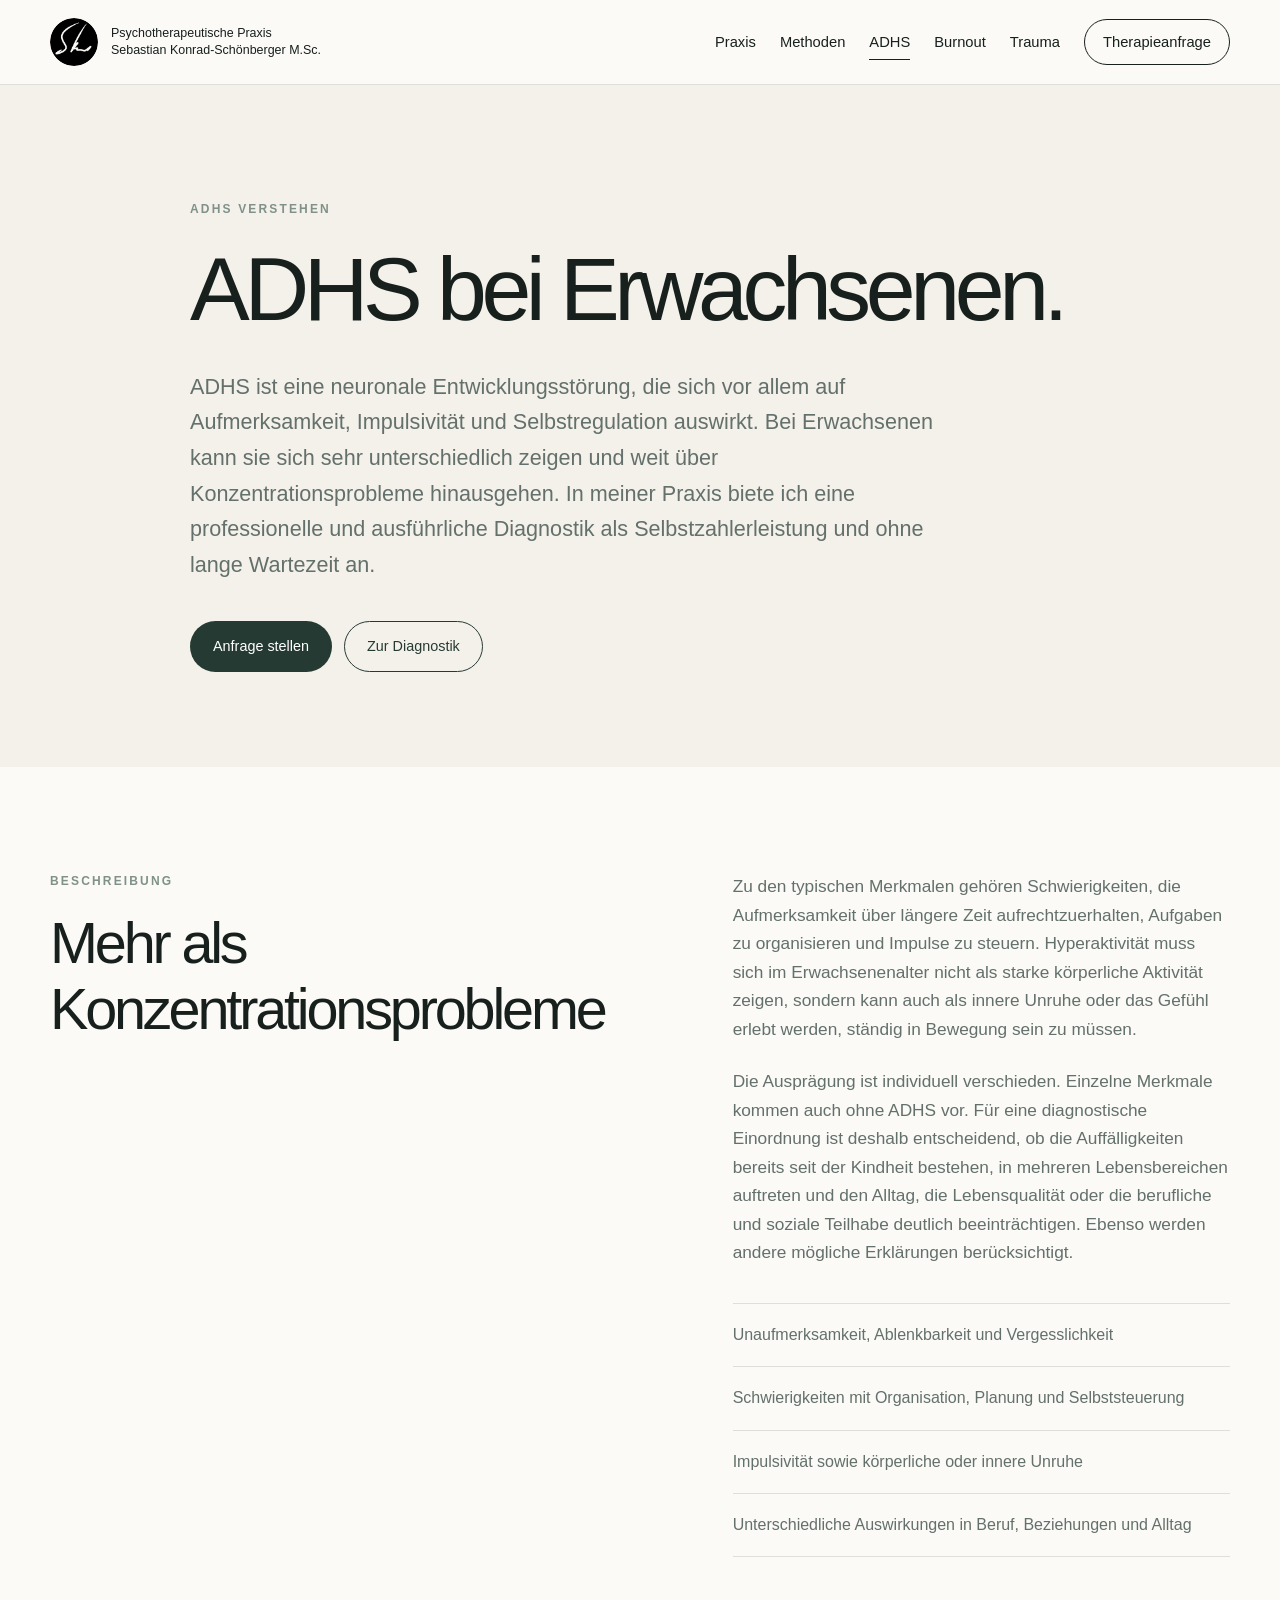
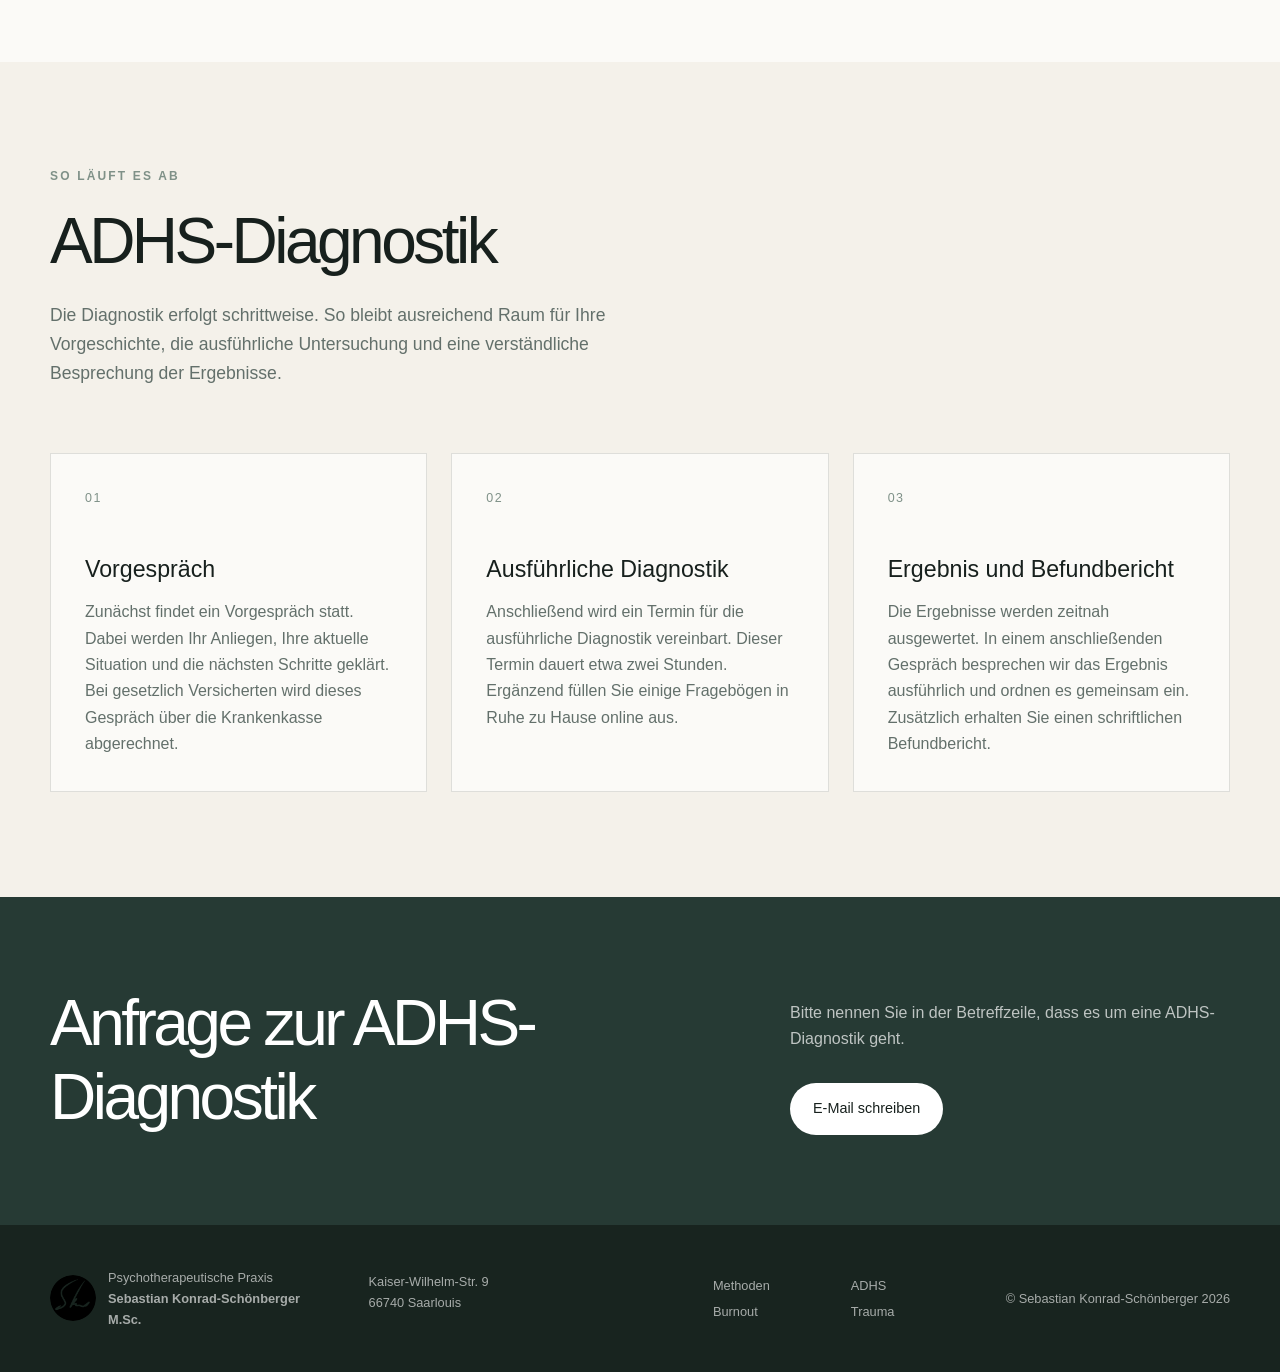
==== adhs.html @ b6b9ed5f "Remove process navigation item" ====
<!doctype html>
<html lang="de">
<head>
  <meta charset="utf-8">
  <meta name="viewport" content="width=device-width, initial-scale=1">
  <meta name="description" content="ADHS-Diagnostik und Psychotherapie für Erwachsene in der Praxis Sebastian Konrad-Schönberger in Saarlouis.">
  <title>ADHS bei Erwachsenen | Praxis Sebastian Konrad-Schönberger</title>
  <link rel="stylesheet" href="style.css?v=8">
  <script src="script.js?v=5" defer></script>
</head>
<body class="subpage">
  <a class="skip-link" href="#main">Zum Inhalt springen</a>
  <header class="site-header">
    <div class="nav-wrap">
      <a class="brand" href="index.html" aria-label="Zur Startseite"><img src="assets/logo.png" alt="" width="52" height="52"><span>Psychotherapeutische Praxis<strong>Sebastian Konrad-Schönberger M.Sc.</strong></span></a>
      <button class="menu-toggle" type="button" aria-expanded="false" aria-controls="main-nav"><span></span><span></span><span></span><span class="sr-only">Menü öffnen</span></button>
      <nav id="main-nav" aria-label="Hauptnavigation">
        <a href="index.html">Praxis</a><a href="methoden.html?v=56c4865">Methoden</a><a href="adhs.html" aria-current="page">ADHS</a><a href="burnout.html">Burnout</a><a href="trauma.html">Trauma</a><a class="nav-contact" href="#kontakt">Therapieanfrage</a>
      </nav>
    </div>
  </header>
  <main id="main">
    <section class="page-hero">
      <div class="container page-hero-inner reveal">
        <p class="section-label">ADHS verstehen</p>
        <h1>ADHS bei Erwachsenen.</h1>
        <p class="lead">ADHS ist eine neuronale Entwicklungsstörung, die sich vor allem auf Aufmerksamkeit, Impulsivität und Selbstregulation auswirkt. Bei Erwachsenen kann sie sich sehr unterschiedlich zeigen und weit über Konzentrationsprobleme hinausgehen. In meiner Praxis biete ich eine professionelle und ausführliche Diagnostik als Selbstzahlerleistung und ohne lange Wartezeit an.</p>
        <div class="page-actions"><a class="button button-dark" href="#kontakt">Anfrage stellen</a><a class="button button-outline" href="#diagnostik">Zur Diagnostik</a></div>
      </div>
    </section>
    <section class="page-section">
      <div class="container editorial-grid">
        <div class="editorial-intro reveal"><p class="section-label">Beschreibung</p><h2>Mehr als Konzentrationsprobleme</h2></div>
        <div class="prose reveal">
          <p>Zu den typischen Merkmalen gehören Schwierigkeiten, die Aufmerksamkeit über längere Zeit aufrechtzuerhalten, Aufgaben zu organisieren und Impulse zu steuern. Hyperaktivität muss sich im Erwachsenenalter nicht als starke körperliche Aktivität zeigen, sondern kann auch als innere Unruhe oder das Gefühl erlebt werden, ständig in Bewegung sein zu müssen.</p>
          <p>Die Ausprägung ist individuell verschieden. Einzelne Merkmale kommen auch ohne ADHS vor. Für eine diagnostische Einordnung ist deshalb entscheidend, ob die Auffälligkeiten bereits seit der Kindheit bestehen, in mehreren Lebensbereichen auftreten und den Alltag, die Lebensqualität oder die berufliche und soziale Teilhabe deutlich beeinträchtigen. Ebenso werden andere mögliche Erklärungen berücksichtigt.</p>
          <ul class="detail-list">
            <li>Unaufmerksamkeit, Ablenkbarkeit und Vergesslichkeit</li>
            <li>Schwierigkeiten mit Organisation, Planung und Selbststeuerung</li>
            <li>Impulsivität sowie körperliche oder innere Unruhe</li>
            <li>Unterschiedliche Auswirkungen in Beruf, Beziehungen und Alltag</li>
          </ul>
        </div>
      </div>
    </section>
    <section class="page-section alt" id="diagnostik">
      <div class="container">
        <div class="section-head reveal"><p class="section-label">So läuft es ab</p><h2>ADHS-Diagnostik</h2><p>Die Diagnostik erfolgt schrittweise. So bleibt ausreichend Raum für Ihre Vorgeschichte, die ausführliche Untersuchung und eine verständliche Besprechung der Ergebnisse.</p></div>
        <div class="method-grid">
          <article class="method-card reveal"><span>01</span><h3>Vorgespräch</h3><p>Zunächst findet ein Vorgespräch statt. Dabei werden Ihr Anliegen, Ihre aktuelle Situation und die nächsten Schritte geklärt. Bei gesetzlich Versicherten wird dieses Gespräch über die Krankenkasse abgerechnet.</p></article>
          <article class="method-card reveal"><span>02</span><h3>Ausführliche Diagnostik</h3><p>Anschließend wird ein Termin für die ausführliche Diagnostik vereinbart. Dieser Termin dauert etwa zwei Stunden. Ergänzend füllen Sie einige Fragebögen in Ruhe zu Hause online aus.</p></article>
          <article class="method-card reveal"><span>03</span><h3>Ergebnis und Befundbericht</h3><p>Die Ergebnisse werden zeitnah ausgewertet. In einem anschließenden Gespräch besprechen wir das Ergebnis ausführlich und ordnen es gemeinsam ein. Zusätzlich erhalten Sie einen schriftlichen Befundbericht.</p></article>
        </div>
      </div>
    </section>
  </main>
  <section class="page-cta" id="kontakt"><div class="container page-cta-grid"><h2>Anfrage zur ADHS-Diagnostik</h2><div class="page-cta-copy"><p>Bitte nennen Sie in der Betreffzeile, dass es um eine ADHS-Diagnostik geht.</p><a class="button button-light" href="mailto:post@praxis-sls.de?subject=Anfrage%20ADHS-Diagnostik">E-Mail schreiben</a></div></div></section>
  <footer><div class="container footer-grid"><div class="footer-brand"><img src="assets/logo.png" alt="" width="46" height="46"><p>Psychotherapeutische Praxis<br><strong>Sebastian Konrad-Schönberger M.Sc.</strong></p></div><p>Kaiser-Wilhelm-Str. 9<br>66740 Saarlouis</p><nav class="footer-links" aria-label="Themenseiten"><a href="methoden.html?v=56c4865">Methoden</a><a href="adhs.html">ADHS</a><a href="burnout.html">Burnout</a><a href="trauma.html">Trauma</a></nav><p class="copyright">© Sebastian Konrad-Schönberger <span id="year">2026</span></p></div></footer>
</body>
</html>
---- style.css ----
:root {
  --ink: #17201d;
  --muted: #63706b;
  --cream: #f4f1ea;
  --paper: #fbfaf7;
  --sage: #7f9188;
  --deep: #263a34;
  --line: rgba(23, 32, 29, .13);
  --max: 1180px;
}

* { box-sizing: border-box; }
html { scroll-behavior: smooth; }
body {
  margin: 0;
  color: var(--ink);
  background: var(--paper);
  font-family: "Avenir Next", "Segoe UI", Arial, sans-serif;
  line-height: 1.65;
  -webkit-font-smoothing: antialiased;
}
body.menu-open { overflow: hidden; }
img { display: block; max-width: 100%; }
a { color: inherit; }
h1, h2, h3, p { margin-top: 0; }
h1, h2, h3 {
  font-family: "Avenir Next", "Segoe UI", Arial, sans-serif;
  line-height: 1.15;
  font-weight: 500;
}
h2 { margin-bottom: 22px; font-size: clamp(2.35rem, 5vw, 4.7rem); letter-spacing: -.055em; }
h3 { margin-bottom: 16px; font-size: 1.45rem; }
.container { width: min(calc(100% - 48px), var(--max)); margin-inline: auto; }
.section { padding: 130px 0; scroll-margin-top: 84px; }
.section-label {
  margin-bottom: 18px;
  color: var(--sage);
  font-size: .75rem;
  font-weight: 600;
  letter-spacing: .18em;
  text-transform: uppercase;
}
.lead { max-width: 560px; color: var(--muted); font-size: 1.2rem; }
.sr-only {
  position: absolute; width: 1px; height: 1px; padding: 0; margin: -1px;
  overflow: hidden; clip: rect(0, 0, 0, 0); white-space: nowrap; border: 0;
}
.skip-link {
  position: fixed; z-index: 100; top: 12px; left: 12px; padding: 10px 16px;
  background: white; transform: translateY(-150%);
}
.skip-link:focus { transform: none; }

.site-header {
  position: absolute; z-index: 10; top: 0; left: 0; width: 100%;
  color: white; border-bottom: 1px solid rgba(255,255,255,.22);
}
.site-header.scrolled {
  position: fixed; color: var(--ink); background: rgba(251,250,247,.92);
  box-shadow: 0 8px 30px rgba(27,37,33,.07); backdrop-filter: blur(16px);
}
.nav-wrap {
  display: flex; align-items: center; justify-content: space-between;
  width: min(calc(100% - 48px), var(--max)); height: 84px; margin-inline: auto;
}
.brand { display: flex; align-items: center; gap: 13px; text-decoration: none; font-size: .78rem; line-height: 1.35; }
.brand img { width: 48px; height: 48px; border-radius: 50%; }
.brand strong { display: block; font-weight: 500; }
#main-nav { display: flex; align-items: center; gap: 24px; }
#main-nav a { position: relative; text-decoration: none; font-size: .92rem; }
#main-nav a:not(.nav-contact)::after {
  content: ""; position: absolute; left: 0; bottom: -6px; width: 100%; height: 1px;
  background: currentColor; transform: scaleX(0); transform-origin: right; transition: transform .25s;
}
#main-nav a:hover::after { transform: scaleX(1); transform-origin: left; }
.nav-contact { padding: 10px 18px; border: 1px solid currentColor; border-radius: 100px; }
.menu-toggle { display: none; }

.hero {
  position: relative; display: grid; place-items: start center; min-height: 100svh;
  color: white; background: url("assets/hero.jpg") center 52% / cover no-repeat;
}
.hero-shade { position: absolute; inset: 0; background: linear-gradient(90deg, rgba(18,28,24,.62), rgba(18,28,24,.17) 68%), linear-gradient(0deg, rgba(8,16,13,.32), transparent 45%); }
.hero-content { position: relative; display: grid; place-items: center; width: 100%; height: 50svh; padding: 84px 24px 0; text-align: center; }
.hero h1 {
  margin: 0;
  font-size: clamp(2.4rem, 6vw, 5.7rem);
  letter-spacing: .22em;
  text-transform: uppercase;
}
.button {
  display: inline-flex; align-items: center; justify-content: center; padding: 13px 22px;
  border: 1px solid transparent; border-radius: 100px; text-decoration: none; font-size: .9rem;
  transition: transform .2s, background .2s, color .2s;
}
.button:hover { transform: translateY(-2px); }
.button-light { color: var(--ink); background: white; }
.button-dark { color: white; background: var(--deep); }
.about { background: var(--paper); }
.about-grid { display: grid; gap: 52px; }
.about-copy { max-width: 720px; }
.portrait-wrap { position: relative; width: min(62%, 680px); }
.portrait-wrap::before { content: ""; position: absolute; z-index: -1; inset: -18px 18px 18px -18px; background: var(--cream); }
.portrait-wrap img { width: 100%; aspect-ratio: 4 / 5; object-fit: cover; object-position: center; }
.career {
  display: grid; grid-template-columns: .72fr 1.28fr; gap: clamp(55px, 9vw, 130px);
  margin-top: 90px; padding-top: 46px; border-top: 1px solid var(--line);
}
.career-head .section-label { margin-bottom: 12px; }
.career-head h3 { max-width: 280px; margin: 0; font-size: clamp(1.75rem, 3vw, 2.45rem); letter-spacing: -.035em; }
.timeline { position: relative; margin: 0; padding: 0 0 0 42px; list-style: none; }
.timeline li { position: relative; padding: 0 0 34px; }
.timeline li:last-child { padding-bottom: 0; }
.timeline li::before {
  content: ""; position: absolute; top: 6px; left: -42px; width: 12px; height: 12px;
  border: 2px solid var(--deep); border-radius: 50%; background: var(--paper);
}
.timeline li::after {
  content: ""; position: absolute; top: 19px; bottom: -6px; left: -36px; width: 1px;
  background: rgba(127, 145, 136, .5);
}
.timeline li:last-child::after { display: none; }
.timeline span { display: block; margin-bottom: 4px; color: var(--deep); font-size: .88rem; font-weight: 600; }
.timeline p { max-width: 620px; margin: 0; color: var(--muted); font-size: 1rem; }

.therapy { background: var(--cream); }
.section-head { max-width: 720px; margin-bottom: 65px; }
.section-head > p:last-child { max-width: 620px; color: var(--muted); font-size: 1.1rem; }
.card-grid { display: grid; grid-template-columns: repeat(3, 1fr); border-top: 1px solid var(--line); border-bottom: 1px solid var(--line); }
.card { min-height: 440px; padding: 40px 32px 40px 0; }
.card + .card { padding-left: 32px; border-left: 1px solid var(--line); }
.card p { margin: 0; color: var(--muted); }
.card .text-link { display: inline-block; margin-top: 30px; color: var(--deep); font-size: .88rem; font-weight: 600; text-decoration: none; }
.feature {
  display: grid; grid-template-columns: .8fr 1.25fr auto; gap: 50px; align-items: center;
  margin-top: 80px; padding: 42px 46px; color: white; background: var(--deep);
}
.feature .section-label { color: #bbc8c2; }
.feature h3, .feature p { margin-bottom: 0; }
.feature > p { color: rgba(255,255,255,.72); }

.focus { background: var(--paper); }
.focus-grid { display: grid; grid-template-columns: repeat(3, 1fr); gap: 24px; }
.focus-card {
  display: flex; flex-direction: column; min-height: 390px; padding: 36px;
  border: 1px solid var(--line); background: white; text-decoration: none;
  transition: transform .25s, box-shadow .25s, border-color .25s;
}
.focus-card:hover { transform: translateY(-5px); border-color: rgba(38,58,52,.3); box-shadow: 0 18px 50px rgba(27,37,33,.08); }
.focus-card > span { margin-bottom: 70px; color: var(--sage); font-size: .78rem; letter-spacing: .12em; }
.focus-card h3 { font-size: 1.65rem; }
.focus-card p { color: var(--muted); }
.focus-card strong { margin-top: 18px; color: var(--deep); font-size: .88rem; font-weight: 600; }

.process { background: var(--cream); }
.process-grid { display: grid; grid-template-columns: repeat(3, 1fr); border-top: 1px solid var(--line); }
.process-step { padding: 42px 34px 20px 0; }
.process-step + .process-step { padding-left: 34px; border-left: 1px solid var(--line); }
.process-step > span { display: block; margin-bottom: 42px; color: var(--sage); font-size: .78rem; letter-spacing: .12em; }
.process-step p { margin: 0; color: var(--muted); }

.info-grid { display: grid; grid-template-columns: repeat(3, 1fr); gap: 28px; }
.info-item { padding: 38px; background: white; border: 1px solid var(--line); }
.info-item .icon { display: grid; place-items: center; width: 52px; height: 52px; margin-bottom: 48px; color: var(--deep); background: var(--cream); border-radius: 50%; font-size: .72rem; }
.info-item p { margin: 0; color: var(--muted); }

.contact { padding: 120px 0; scroll-margin-top: 84px; color: white; background: var(--deep); }
.contact-grid { display: grid; grid-template-columns: 1fr 1fr; gap: 130px; }
.contact .section-label { color: #b9c8c1; }
.contact-intro > p:not(.section-label) { max-width: 470px; margin-bottom: 34px; color: rgba(255,255,255,.7); }
.contact-details > div { display: grid; grid-template-columns: 170px 1fr; padding: 25px 0; border-top: 1px solid rgba(255,255,255,.18); }
.contact-details > div:last-child { border-bottom: 1px solid rgba(255,255,255,.18); }
.contact-details span { color: rgba(255,255,255,.5); font-size: .78rem; letter-spacing: .08em; text-transform: uppercase; }
.contact-details p { margin: 0; }

footer { padding: 42px 0; background: #18241f; color: rgba(255,255,255,.62); font-size: .8rem; }
.footer-grid { display: grid; grid-template-columns: 1.1fr 1.2fr 1fr auto; gap: 35px; align-items: center; }
.footer-brand { display: flex; align-items: center; gap: 12px; }
.footer-brand img { border-radius: 50%; }
.footer-brand p { margin: 0; }
details summary { cursor: pointer; color: white; }
details p { margin: 12px 0 0; }
.footer-links { display: grid; grid-template-columns: 1fr 1fr; gap: 5px 18px; }
.footer-links a { text-decoration: none; }
.footer-links a:hover { color: white; }
.copyright { margin: 0; white-space: nowrap; }

.subpage .site-header {
  position: sticky; color: var(--ink); background: rgba(251,250,247,.96);
  border-bottom: 1px solid var(--line); backdrop-filter: blur(16px);
}
.subpage #main-nav a[aria-current="page"]::after { transform: scaleX(1); }
.page-hero { padding: 115px 0 95px; background: var(--cream); }
.page-hero-inner { max-width: 900px; }
.page-hero h1 {
  max-width: 900px; margin-bottom: 28px;
  font-size: clamp(3rem, 7vw, 6.5rem); letter-spacing: -.06em;
}
.methods-hero-title {
  display: grid; gap: .06em; max-width: 760px;
  font-size: clamp(2.5rem, 5.2vw, 4.9rem); line-height: .94;
}
.methods-hero-title span { display: block; }
.methods-hero-title span:nth-child(2) {
  padding-left: clamp(26px, 6vw, 92px); color: var(--sage);
}
.methods-hero-title span:nth-child(3) { padding-left: clamp(6px, 1.4vw, 22px); }
.page-hero .lead { max-width: 760px; font-size: clamp(1.1rem, 2vw, 1.35rem); }
.page-actions { display: flex; flex-wrap: wrap; gap: 12px; margin-top: 38px; }
.button-outline { border-color: var(--deep); color: var(--deep); }
.page-section { padding: 105px 0; }
.page-section.alt { background: var(--cream); }
.methods-section-head { max-width: none; margin-bottom: 44px; }
.methods-section-head .section-label { margin-bottom: 18px; }
.methods-section-head h2 {
  display: flex; flex-wrap: wrap; gap: 12px; max-width: 100%;
  font-size: clamp(1.35rem, 2.3vw, 2rem); letter-spacing: -.025em;
}
.methods-section-head h2 span {
  display: inline-flex; align-items: center; min-height: 52px; padding: 0 18px;
  border: 1px solid rgba(127,145,136,.34); border-radius: 999px;
  background: rgba(255,255,255,.58);
}
.methods-section-head h2 span:first-child { color: var(--sage); }
.editorial-grid { display: grid; grid-template-columns: .85fr 1.15fr; gap: clamp(60px, 10vw, 150px); }
.editorial-intro { position: sticky; top: 125px; align-self: start; }
.editorial-intro h2 { font-size: clamp(2.3rem, 4.5vw, 4.4rem); }
.prose { max-width: 720px; }
.prose > p { margin-bottom: 24px; color: var(--muted); font-size: 1.08rem; }
.prose .quote {
  margin: 38px 0; padding: 28px 0 28px 30px; color: var(--deep);
  border-left: 2px solid var(--sage); font-size: 1.3rem;
}
.detail-list { margin: 36px 0 0; padding: 0; list-style: none; border-top: 1px solid var(--line); }
.detail-list li { padding: 18px 0; border-bottom: 1px solid var(--line); color: var(--muted); }
.method-grid { display: grid; grid-template-columns: repeat(3, 1fr); gap: 24px; }
.method-card { min-height: 280px; padding: 34px; border: 1px solid var(--line); background: var(--paper); }
.method-card span { display: block; margin-bottom: 48px; color: var(--sage); font-size: .78rem; letter-spacing: .12em; }
.method-card p { margin: 0; color: var(--muted); }
.page-cta { padding: 90px 0; color: white; background: var(--deep); }
.page-cta-grid { display: grid; grid-template-columns: 1.2fr .8fr; gap: 80px; align-items: end; }
.page-cta h2 { max-width: 720px; margin-bottom: 0; }
.page-cta-copy p { color: rgba(255,255,255,.7); }
.page-cta-copy .button { margin-top: 14px; }

.reveal { opacity: 0; transform: translateY(28px); transition: opacity .7s ease, transform .7s ease; }
.reveal.visible { opacity: 1; transform: none; }

@media (max-width: 900px) {
  .section { padding: 95px 0; }
  .site-header, .site-header.scrolled, .subpage .site-header { backdrop-filter: none; }
  .menu-toggle { display: grid; gap: 5px; padding: 10px; color: inherit; background: none; border: 0; }
  .menu-toggle > span:not(.sr-only) { display: block; width: 24px; height: 1px; background: currentColor; transition: transform .25s, opacity .25s; }
  .menu-toggle[aria-expanded="true"] > span:first-child { transform: translateY(6px) rotate(45deg); }
  .menu-toggle[aria-expanded="true"] > span:nth-child(2) { opacity: 0; }
  .menu-toggle[aria-expanded="true"] > span:nth-child(3) { transform: translateY(-6px) rotate(-45deg); }
  #main-nav {
    position: fixed; inset: 84px 0 auto; display: flex; flex-direction: column; align-items: flex-start;
    width: 100%; height: calc(100svh - 84px);
    gap: 0; padding: 34px 24px 24px; color: var(--ink); background: var(--cream);
    opacity: 0; visibility: hidden; transform: translateY(-10px); transition: .25s;
  }
  #main-nav.open { opacity: 1; visibility: visible; transform: none; }
  #main-nav a { width: 100%; padding: 13px 0; border-bottom: 1px solid var(--line); font-size: clamp(1.75rem, 7vw, 2.35rem); }
  #main-nav a:not(.nav-contact)::after { display: none; }
  .nav-contact {
    margin-top: auto; padding: 15px 20px; color: white; background: var(--deep);
    border: 0; border-radius: 100px; text-align: center; font-size: 1rem;
  }
  .contact-grid { grid-template-columns: 1fr; gap: 65px; }
  .about-grid { gap: 50px; }
  .career { grid-template-columns: .72fr 1.28fr; gap: 50px; }
  .portrait-wrap { width: min(72%, 560px); }
  .card-grid, .info-grid, .focus-grid, .process-grid { grid-template-columns: 1fr; }
  .card { min-height: auto; padding: 36px 0; }
  .card + .card { padding-left: 0; border-top: 1px solid var(--line); border-left: 0; }
  .feature { grid-template-columns: 1fr; gap: 25px; }
  .focus-card { min-height: 310px; }
  .focus-card > span { margin-bottom: 42px; }
  .process-step { padding: 34px 0; border-bottom: 1px solid var(--line); }
  .process-step + .process-step { padding-left: 0; border-left: 0; }
  .editorial-grid, .page-cta-grid { grid-template-columns: 1fr; gap: 48px; }
  .editorial-intro { position: static; }
  .method-grid { grid-template-columns: 1fr; }
  .method-card { min-height: auto; }
  .footer-grid { grid-template-columns: 1fr; }
}

@media (max-width: 560px) {
  .container, .nav-wrap, .hero-content { width: min(calc(100% - 32px), var(--max)); }
  .nav-wrap { height: 72px; }
  .brand img { width: 42px; height: 42px; }
  .brand { font-size: .7rem; }
  #main-nav { inset: 72px 0 auto; height: calc(100svh - 72px); }
  .hero h1 { font-size: clamp(1.65rem, 8vw, 2.6rem); letter-spacing: .16em; }
  .section { padding: 78px 0; }
  .page-hero { padding: 75px 0 70px; }
  .page-section { padding: 78px 0; }
  .page-hero h1 { font-size: 3.2rem; }
  h2 { font-size: 2.7rem; }
  .about-grid { gap: 42px; }
  .career { grid-template-columns: 1fr; gap: 38px; margin-top: 68px; padding-top: 38px; }
  .portrait-wrap { width: 92%; }
  .feature, .info-item { padding: 30px 24px; }
  .contact-details > div { grid-template-columns: 1fr; gap: 7px; }
}

@media (prefers-reduced-motion: reduce) {
  html { scroll-behavior: auto; }
  *, *::before, *::after { animation-duration: .01ms !important; animation-iteration-count: 1 !important; transition-duration: .01ms !important; }
  .reveal { opacity: 1; transform: none; }
}
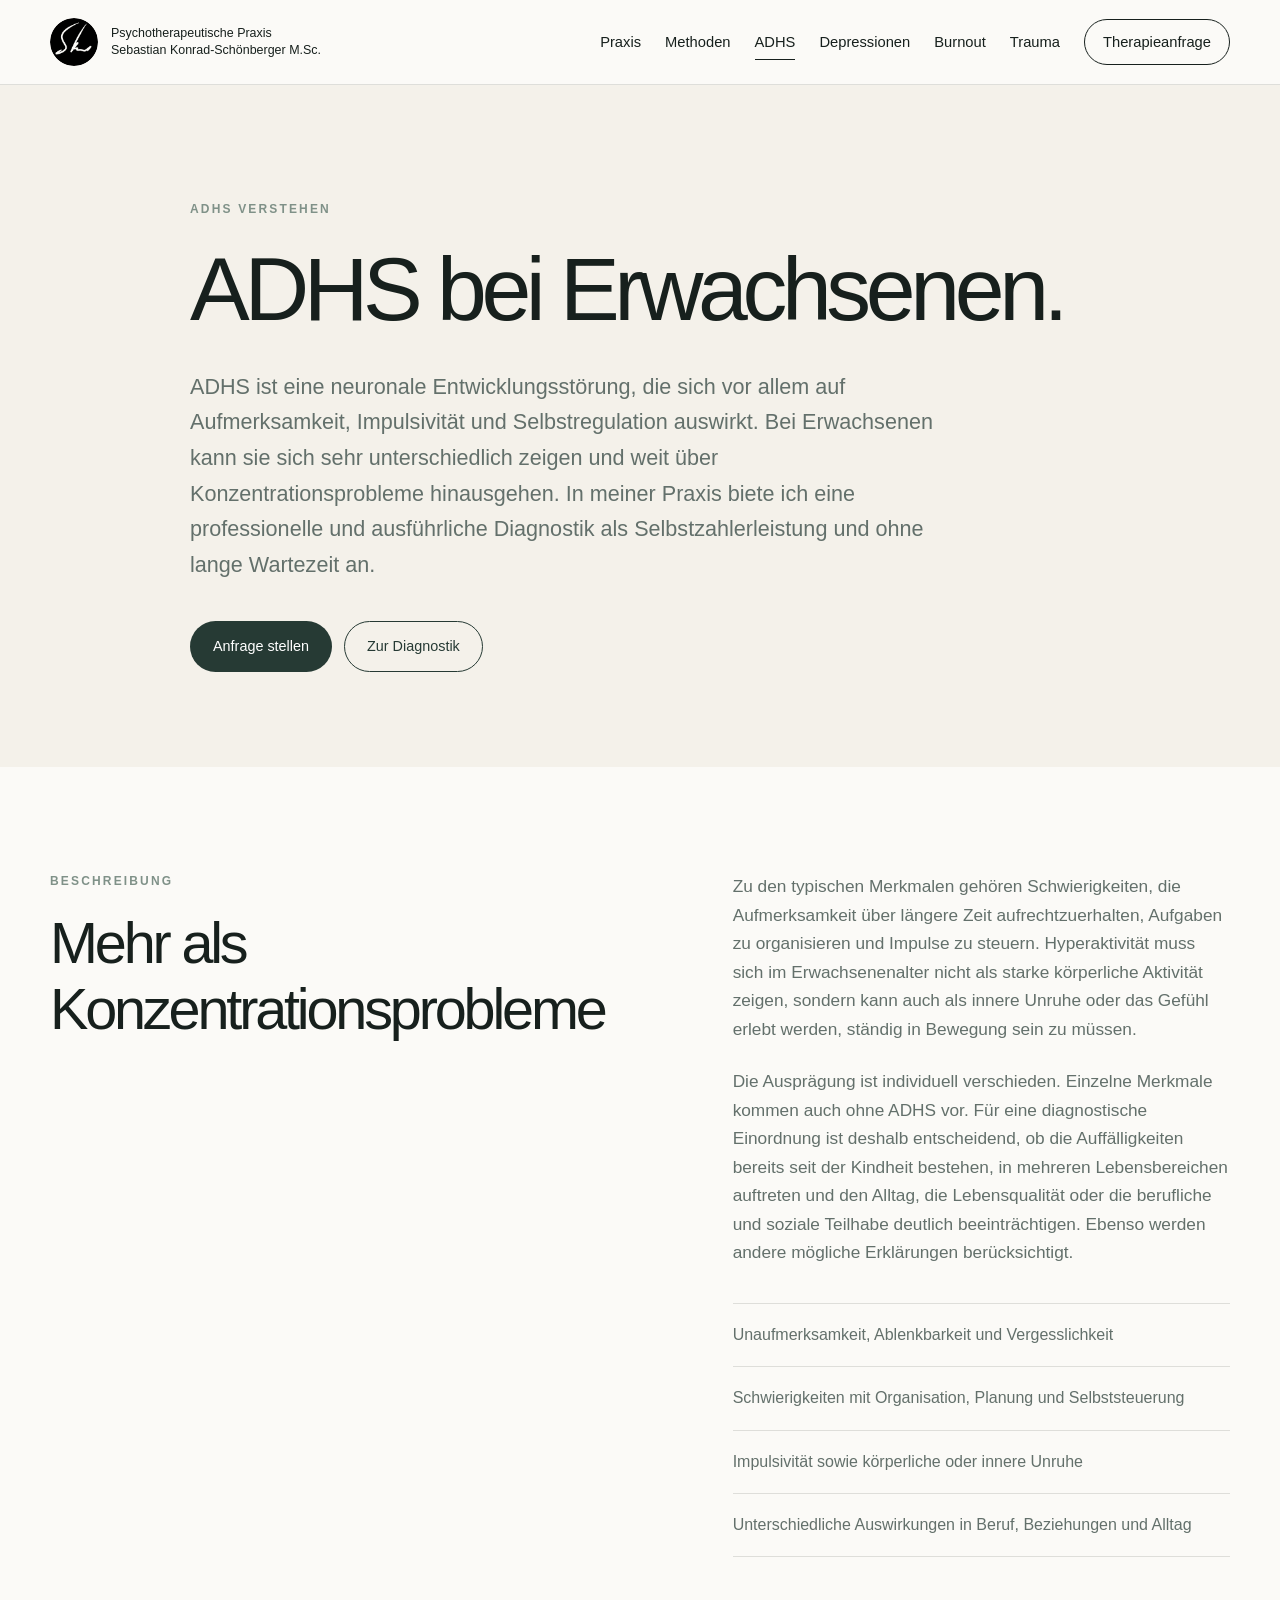
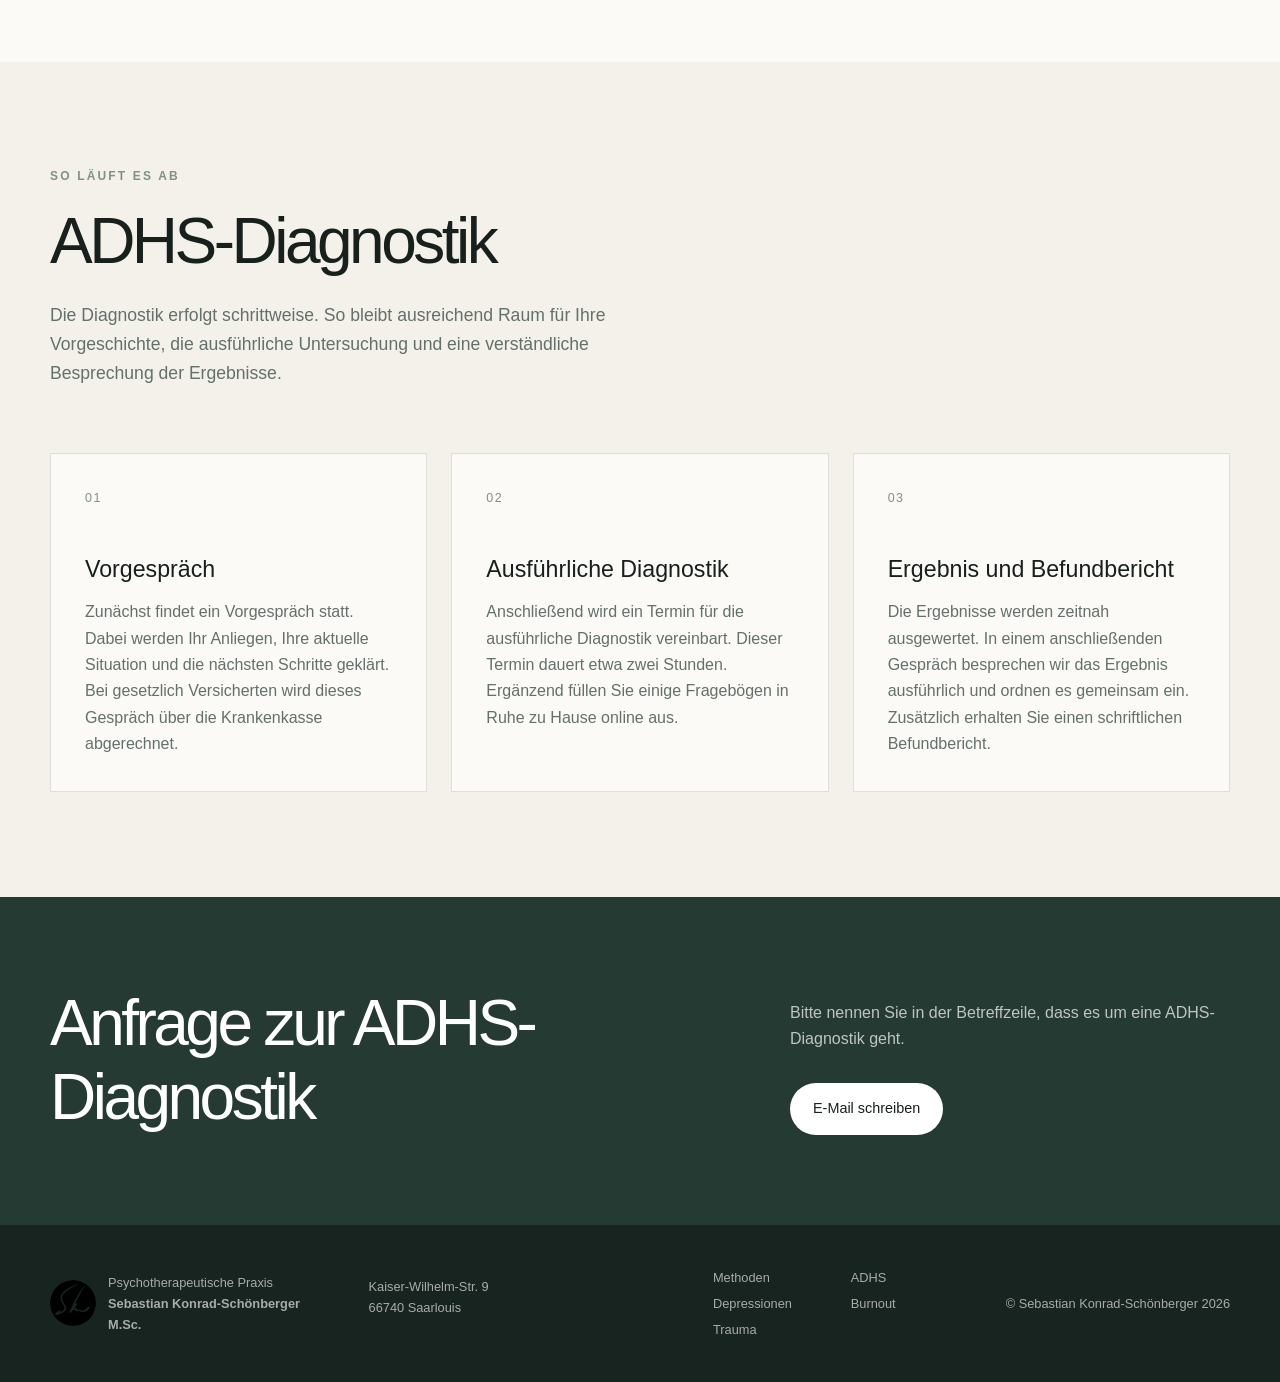
==== commit 5289513b: "Add depression information page" ====
--- a/adhs.html
+++ b/adhs.html
@@ -5,7 +5,7 @@
   <meta name="viewport" content="width=device-width, initial-scale=1">
   <meta name="description" content="ADHS-Diagnostik und Psychotherapie für Erwachsene in der Praxis Sebastian Konrad-Schönberger in Saarlouis.">
   <title>ADHS bei Erwachsenen | Praxis Sebastian Konrad-Schönberger</title>
-  <link rel="stylesheet" href="style.css?v=8">
+  <link rel="stylesheet" href="style.css?v=9">
   <script src="script.js?v=5" defer></script>
 </head>
 <body class="subpage">
@@ -15,7 +15,7 @@
       <a class="brand" href="index.html" aria-label="Zur Startseite"><img src="assets/logo.png" alt="" width="52" height="52"><span>Psychotherapeutische Praxis<strong>Sebastian Konrad-Schönberger M.Sc.</strong></span></a>
       <button class="menu-toggle" type="button" aria-expanded="false" aria-controls="main-nav"><span></span><span></span><span></span><span class="sr-only">Menü öffnen</span></button>
       <nav id="main-nav" aria-label="Hauptnavigation">
-        <a href="index.html">Praxis</a><a href="methoden.html?v=56c4865">Methoden</a><a href="adhs.html" aria-current="page">ADHS</a><a href="burnout.html">Burnout</a><a href="trauma.html">Trauma</a><a class="nav-contact" href="#kontakt">Therapieanfrage</a>
+        <a href="index.html">Praxis</a><a href="methoden.html?v=56c4865">Methoden</a><a href="adhs.html" aria-current="page">ADHS</a><a href="depressionen.html">Depressionen</a><a href="burnout.html">Burnout</a><a href="trauma.html">Trauma</a><a class="nav-contact" href="#kontakt">Therapieanfrage</a>
       </nav>
     </div>
   </header>
@@ -55,6 +55,6 @@
     </section>
   </main>
   <section class="page-cta" id="kontakt"><div class="container page-cta-grid"><h2>Anfrage zur ADHS-Diagnostik</h2><div class="page-cta-copy"><p>Bitte nennen Sie in der Betreffzeile, dass es um eine ADHS-Diagnostik geht.</p><a class="button button-light" href="mailto:post@praxis-sls.de?subject=Anfrage%20ADHS-Diagnostik">E-Mail schreiben</a></div></div></section>
-  <footer><div class="container footer-grid"><div class="footer-brand"><img src="assets/logo.png" alt="" width="46" height="46"><p>Psychotherapeutische Praxis<br><strong>Sebastian Konrad-Schönberger M.Sc.</strong></p></div><p>Kaiser-Wilhelm-Str. 9<br>66740 Saarlouis</p><nav class="footer-links" aria-label="Themenseiten"><a href="methoden.html?v=56c4865">Methoden</a><a href="adhs.html">ADHS</a><a href="burnout.html">Burnout</a><a href="trauma.html">Trauma</a></nav><p class="copyright">© Sebastian Konrad-Schönberger <span id="year">2026</span></p></div></footer>
+  <footer><div class="container footer-grid"><div class="footer-brand"><img src="assets/logo.png" alt="" width="46" height="46"><p>Psychotherapeutische Praxis<br><strong>Sebastian Konrad-Schönberger M.Sc.</strong></p></div><p>Kaiser-Wilhelm-Str. 9<br>66740 Saarlouis</p><nav class="footer-links" aria-label="Themenseiten"><a href="methoden.html?v=56c4865">Methoden</a><a href="adhs.html">ADHS</a><a href="depressionen.html">Depressionen</a><a href="burnout.html">Burnout</a><a href="trauma.html">Trauma</a></nav><p class="copyright">© Sebastian Konrad-Schönberger <span id="year">2026</span></p></div></footer>
 </body>
 </html>
--- a/style.css
+++ b/style.css
@@ -140,7 +140,7 @@
 .feature > p { color: rgba(255,255,255,.72); }
 
 .focus { background: var(--paper); }
-.focus-grid { display: grid; grid-template-columns: repeat(3, 1fr); gap: 24px; }
+.focus-grid { display: grid; grid-template-columns: repeat(2, 1fr); gap: 24px; }
 .focus-card {
   display: flex; flex-direction: column; min-height: 390px; padding: 36px;
   border: 1px solid var(--line); background: white; text-decoration: none;
@@ -245,6 +245,28 @@
 
 .reveal { opacity: 0; transform: translateY(28px); transition: opacity .7s ease, transform .7s ease; }
 .reveal.visible { opacity: 1; transform: none; }
+
+@media (min-width: 901px) and (max-width: 1080px) {
+  .site-header, .site-header.scrolled, .subpage .site-header { backdrop-filter: none; }
+  .menu-toggle { display: grid; gap: 5px; padding: 10px; color: inherit; background: none; border: 0; }
+  .menu-toggle > span:not(.sr-only) { display: block; width: 24px; height: 1px; background: currentColor; transition: transform .25s, opacity .25s; }
+  .menu-toggle[aria-expanded="true"] > span:first-child { transform: translateY(6px) rotate(45deg); }
+  .menu-toggle[aria-expanded="true"] > span:nth-child(2) { opacity: 0; }
+  .menu-toggle[aria-expanded="true"] > span:nth-child(3) { transform: translateY(-6px) rotate(-45deg); }
+  #main-nav {
+    position: fixed; inset: 84px 0 auto; display: flex; flex-direction: column; align-items: flex-start;
+    width: 100%; height: calc(100svh - 84px);
+    gap: 0; padding: 34px 24px 24px; color: var(--ink); background: var(--cream);
+    opacity: 0; visibility: hidden; transform: translateY(-10px); transition: .25s;
+  }
+  #main-nav.open { opacity: 1; visibility: visible; transform: none; }
+  #main-nav a { width: 100%; padding: 13px 0; border-bottom: 1px solid var(--line); font-size: clamp(1.75rem, 7vw, 2.35rem); }
+  #main-nav a:not(.nav-contact)::after { display: none; }
+  .nav-contact {
+    margin-top: auto; padding: 15px 20px; color: white; background: var(--deep);
+    border: 0; border-radius: 100px; text-align: center; font-size: 1rem;
+  }
+}
 
 @media (max-width: 900px) {
   .section { padding: 95px 0; }
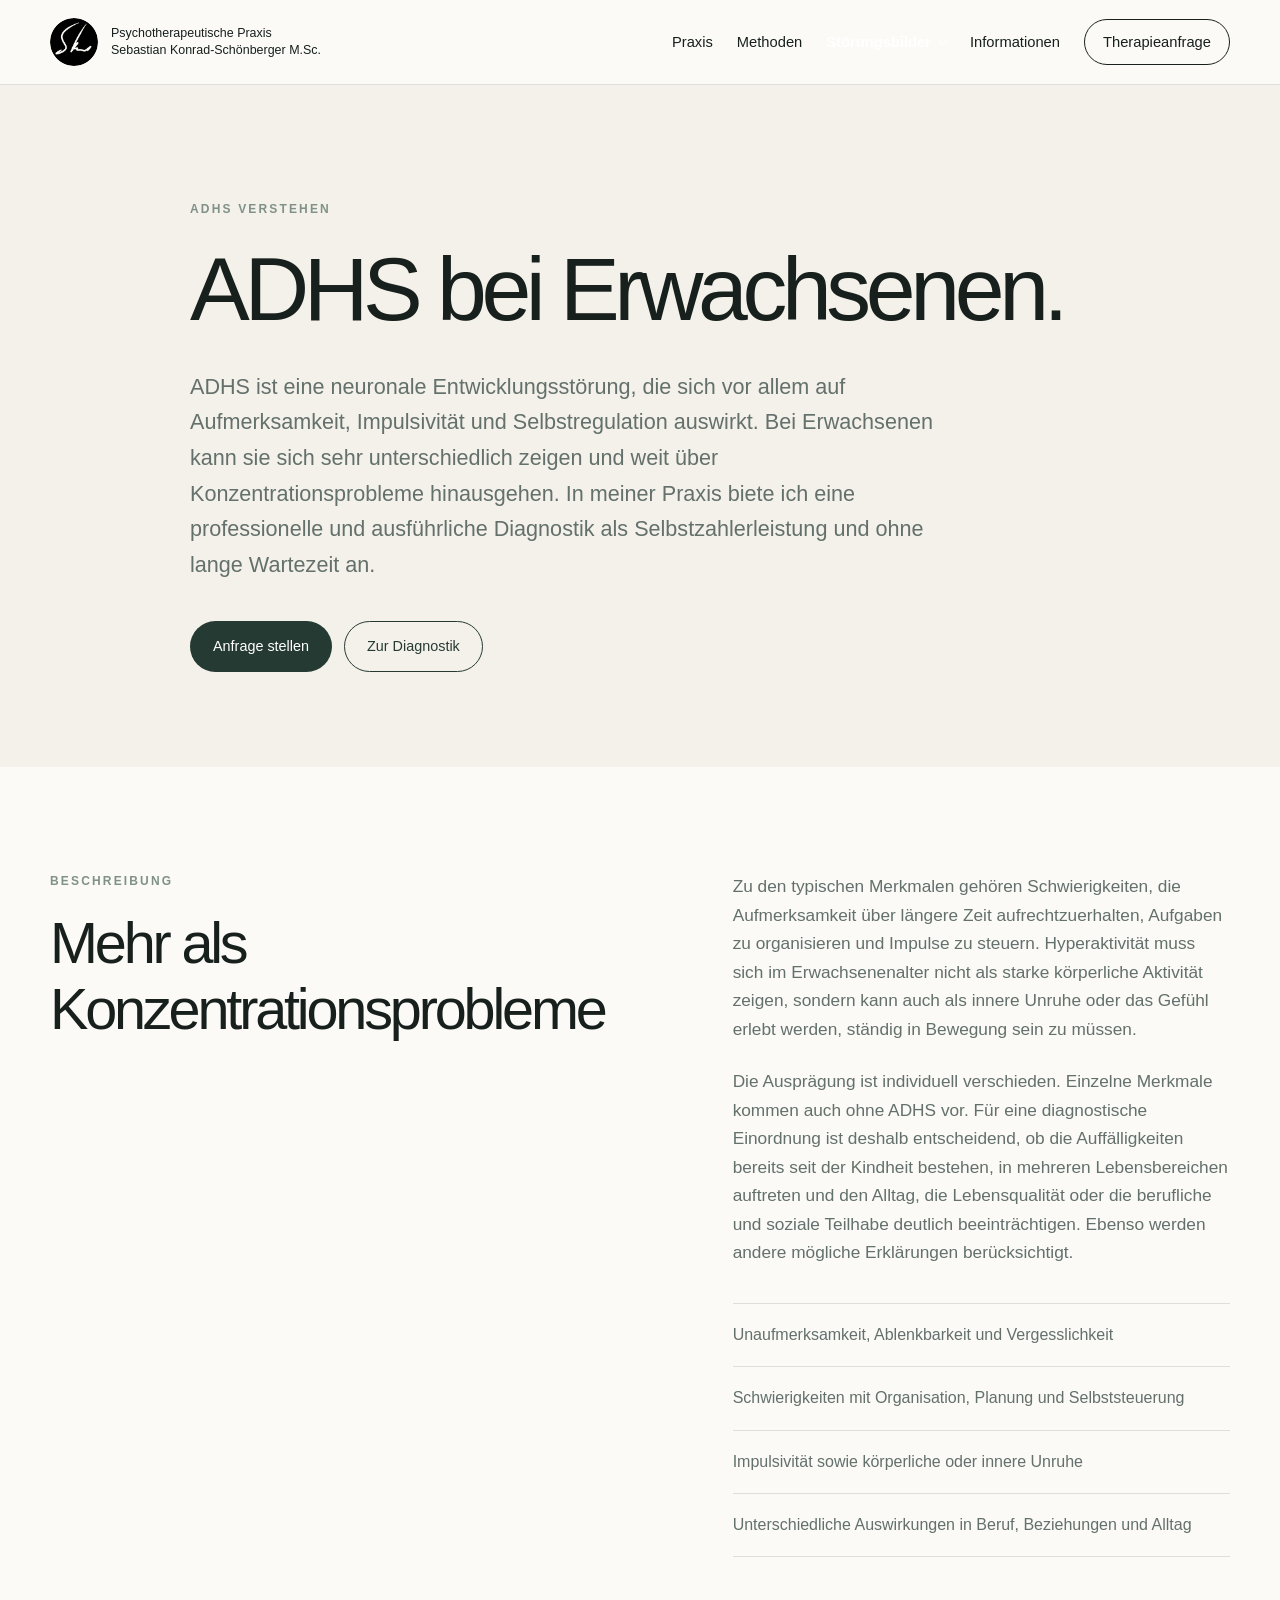
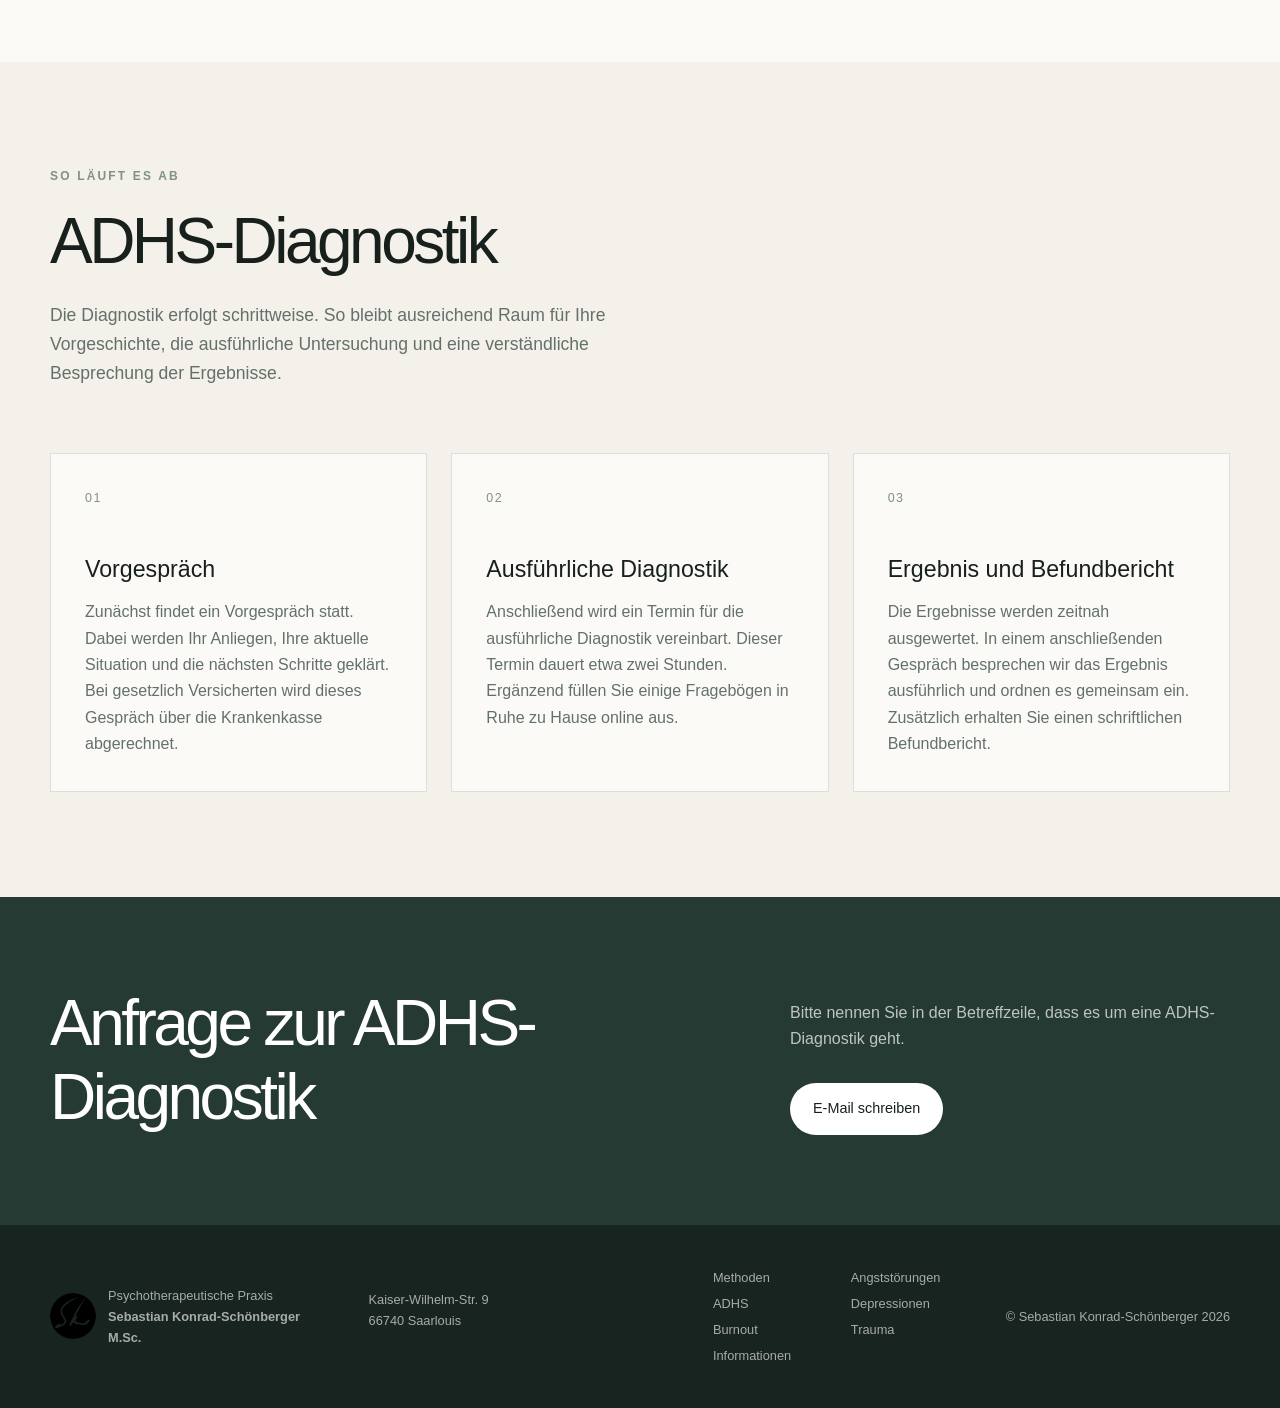
==== commit 29362031: "Add anxiety and practice information pages" ====
--- a/adhs.html
+++ b/adhs.html
@@ -5,8 +5,8 @@
   <meta name="viewport" content="width=device-width, initial-scale=1">
   <meta name="description" content="ADHS-Diagnostik und Psychotherapie für Erwachsene in der Praxis Sebastian Konrad-Schönberger in Saarlouis.">
   <title>ADHS bei Erwachsenen | Praxis Sebastian Konrad-Schönberger</title>
-  <link rel="stylesheet" href="style.css?v=9">
-  <script src="script.js?v=5" defer></script>
+  <link rel="stylesheet" href="style.css?v=10">
+  <script src="script.js?v=6" defer></script>
 </head>
 <body class="subpage">
   <a class="skip-link" href="#main">Zum Inhalt springen</a>
@@ -15,7 +15,7 @@
       <a class="brand" href="index.html" aria-label="Zur Startseite"><img src="assets/logo.png" alt="" width="52" height="52"><span>Psychotherapeutische Praxis<strong>Sebastian Konrad-Schönberger M.Sc.</strong></span></a>
       <button class="menu-toggle" type="button" aria-expanded="false" aria-controls="main-nav"><span></span><span></span><span></span><span class="sr-only">Menü öffnen</span></button>
       <nav id="main-nav" aria-label="Hauptnavigation">
-        <a href="index.html">Praxis</a><a href="methoden.html?v=56c4865">Methoden</a><a href="adhs.html" aria-current="page">ADHS</a><a href="depressionen.html">Depressionen</a><a href="burnout.html">Burnout</a><a href="trauma.html">Trauma</a><a class="nav-contact" href="#kontakt">Therapieanfrage</a>
+        <a href="index.html">Praxis</a><a href="methoden.html?v=56c4865">Methoden</a><details class="nav-disorders current"><summary>Störungsbilder</summary><div class="nav-disorders-menu"><a href="angststoerungen.html">Angststörungen</a><a href="adhs.html" aria-current="page">ADHS</a><a href="depressionen.html">Depressionen</a><a href="burnout.html">Burnout</a><a href="trauma.html">Trauma</a></div></details><a href="informationen.html">Informationen</a><a class="nav-contact" href="#kontakt">Therapieanfrage</a>
       </nav>
     </div>
   </header>
@@ -55,6 +55,6 @@
     </section>
   </main>
   <section class="page-cta" id="kontakt"><div class="container page-cta-grid"><h2>Anfrage zur ADHS-Diagnostik</h2><div class="page-cta-copy"><p>Bitte nennen Sie in der Betreffzeile, dass es um eine ADHS-Diagnostik geht.</p><a class="button button-light" href="mailto:post@praxis-sls.de?subject=Anfrage%20ADHS-Diagnostik">E-Mail schreiben</a></div></div></section>
-  <footer><div class="container footer-grid"><div class="footer-brand"><img src="assets/logo.png" alt="" width="46" height="46"><p>Psychotherapeutische Praxis<br><strong>Sebastian Konrad-Schönberger M.Sc.</strong></p></div><p>Kaiser-Wilhelm-Str. 9<br>66740 Saarlouis</p><nav class="footer-links" aria-label="Themenseiten"><a href="methoden.html?v=56c4865">Methoden</a><a href="adhs.html">ADHS</a><a href="depressionen.html">Depressionen</a><a href="burnout.html">Burnout</a><a href="trauma.html">Trauma</a></nav><p class="copyright">© Sebastian Konrad-Schönberger <span id="year">2026</span></p></div></footer>
+  <footer><div class="container footer-grid"><div class="footer-brand"><img src="assets/logo.png" alt="" width="46" height="46"><p>Psychotherapeutische Praxis<br><strong>Sebastian Konrad-Schönberger M.Sc.</strong></p></div><p>Kaiser-Wilhelm-Str. 9<br>66740 Saarlouis</p><nav class="footer-links" aria-label="Themenseiten"><a href="methoden.html?v=56c4865">Methoden</a><a href="angststoerungen.html">Angststörungen</a><a href="adhs.html">ADHS</a><a href="depressionen.html">Depressionen</a><a href="burnout.html">Burnout</a><a href="trauma.html">Trauma</a><a href="informationen.html">Informationen</a></nav><p class="copyright">© Sebastian Konrad-Schönberger <span id="year">2026</span></p></div></footer>
 </body>
 </html>
--- a/style.css
+++ b/style.css
@@ -75,6 +75,29 @@
 #main-nav a:hover::after { transform: scaleX(1); transform-origin: left; }
 .nav-contact { padding: 10px 18px; border: 1px solid currentColor; border-radius: 100px; }
 .menu-toggle { display: none; }
+.nav-disorders { position: relative; }
+.nav-disorders summary {
+  display: flex; align-items: center; gap: 8px; cursor: pointer; list-style: none;
+  font-size: .92rem; white-space: nowrap;
+}
+.nav-disorders summary::-webkit-details-marker { display: none; }
+.nav-disorders summary::after {
+  content: ""; width: 6px; height: 6px; margin-top: -4px;
+  border-right: 1px solid currentColor; border-bottom: 1px solid currentColor;
+  transform: rotate(45deg); transition: transform .2s;
+}
+.nav-disorders[open] summary::after { margin-top: 3px; transform: rotate(225deg); }
+.nav-disorders-menu {
+  position: absolute; z-index: 30; top: calc(100% + 18px); left: -18px;
+  min-width: 220px; padding: 8px; color: var(--ink); background: var(--paper);
+  border: 1px solid var(--line); box-shadow: 0 18px 50px rgba(27,37,33,.12);
+}
+#main-nav .nav-disorders-menu a {
+  display: block; padding: 10px 12px; border-radius: 4px; font-size: .9rem; white-space: nowrap;
+}
+#main-nav .nav-disorders-menu a:hover { background: var(--cream); }
+#main-nav .nav-disorders-menu a::after { display: none; }
+.subpage .nav-disorders.current > summary { font-weight: 600; }
 
 .hero {
   position: relative; display: grid; place-items: start center; min-height: 100svh;
@@ -151,6 +174,7 @@
 .focus-card h3 { font-size: 1.65rem; }
 .focus-card p { color: var(--muted); }
 .focus-card strong { margin-top: 18px; color: var(--deep); font-size: .88rem; font-weight: 600; }
+.focus-card:last-child:nth-child(odd) { grid-column: 1 / -1; min-height: 320px; }
 
 .process { background: var(--cream); }
 .process-grid { display: grid; grid-template-columns: repeat(3, 1fr); border-top: 1px solid var(--line); }
@@ -234,6 +258,7 @@
 .detail-list { margin: 36px 0 0; padding: 0; list-style: none; border-top: 1px solid var(--line); }
 .detail-list li { padding: 18px 0; border-bottom: 1px solid var(--line); color: var(--muted); }
 .method-grid { display: grid; grid-template-columns: repeat(3, 1fr); gap: 24px; }
+.info-page-grid { grid-template-columns: repeat(2, 1fr); }
 .method-card { min-height: 280px; padding: 34px; border: 1px solid var(--line); background: var(--paper); }
 .method-card span { display: block; margin-bottom: 48px; color: var(--sage); font-size: .78rem; letter-spacing: .12em; }
 .method-card p { margin: 0; color: var(--muted); }
@@ -245,28 +270,6 @@
 
 .reveal { opacity: 0; transform: translateY(28px); transition: opacity .7s ease, transform .7s ease; }
 .reveal.visible { opacity: 1; transform: none; }
-
-@media (min-width: 901px) and (max-width: 1080px) {
-  .site-header, .site-header.scrolled, .subpage .site-header { backdrop-filter: none; }
-  .menu-toggle { display: grid; gap: 5px; padding: 10px; color: inherit; background: none; border: 0; }
-  .menu-toggle > span:not(.sr-only) { display: block; width: 24px; height: 1px; background: currentColor; transition: transform .25s, opacity .25s; }
-  .menu-toggle[aria-expanded="true"] > span:first-child { transform: translateY(6px) rotate(45deg); }
-  .menu-toggle[aria-expanded="true"] > span:nth-child(2) { opacity: 0; }
-  .menu-toggle[aria-expanded="true"] > span:nth-child(3) { transform: translateY(-6px) rotate(-45deg); }
-  #main-nav {
-    position: fixed; inset: 84px 0 auto; display: flex; flex-direction: column; align-items: flex-start;
-    width: 100%; height: calc(100svh - 84px);
-    gap: 0; padding: 34px 24px 24px; color: var(--ink); background: var(--cream);
-    opacity: 0; visibility: hidden; transform: translateY(-10px); transition: .25s;
-  }
-  #main-nav.open { opacity: 1; visibility: visible; transform: none; }
-  #main-nav a { width: 100%; padding: 13px 0; border-bottom: 1px solid var(--line); font-size: clamp(1.75rem, 7vw, 2.35rem); }
-  #main-nav a:not(.nav-contact)::after { display: none; }
-  .nav-contact {
-    margin-top: auto; padding: 15px 20px; color: white; background: var(--deep);
-    border: 0; border-radius: 100px; text-align: center; font-size: 1rem;
-  }
-}
 
 @media (max-width: 900px) {
   .section { padding: 95px 0; }
@@ -306,6 +309,20 @@
   .method-grid { grid-template-columns: 1fr; }
   .method-card { min-height: auto; }
   .footer-grid { grid-template-columns: 1fr; }
+  .nav-disorders { width: 100%; }
+  .nav-disorders summary {
+    width: 100%; padding: 13px 0; border-bottom: 1px solid var(--line);
+    font-size: clamp(1.75rem, 7vw, 2.35rem);
+  }
+  .nav-disorders-menu {
+    position: static; min-width: 0; padding: 4px 0 10px 18px;
+    background: transparent; border: 0; box-shadow: none;
+  }
+  #main-nav .nav-disorders-menu a {
+    padding: 9px 0; border-bottom: 1px solid var(--line); border-radius: 0;
+    font-size: 1.1rem;
+  }
+  #main-nav .nav-disorders-menu a:hover { background: transparent; }
 }
 
 @media (max-width: 560px) {
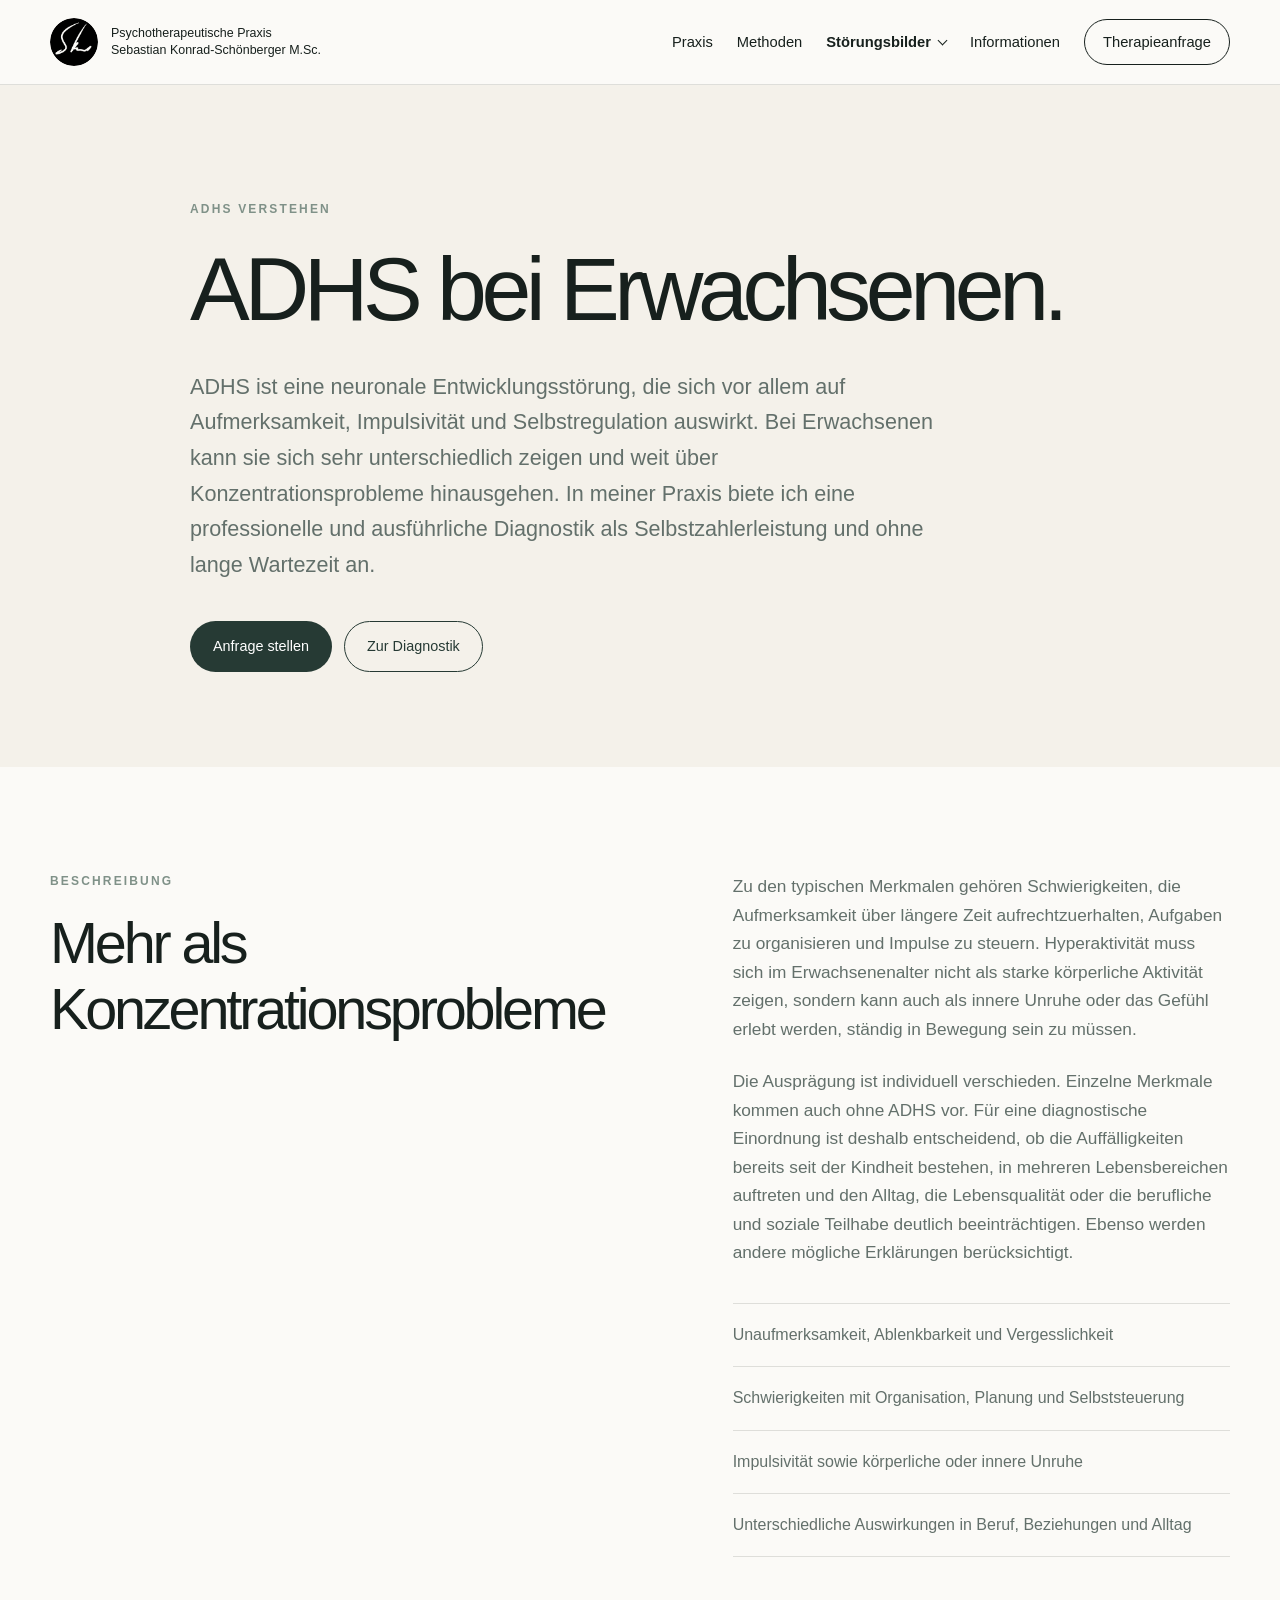
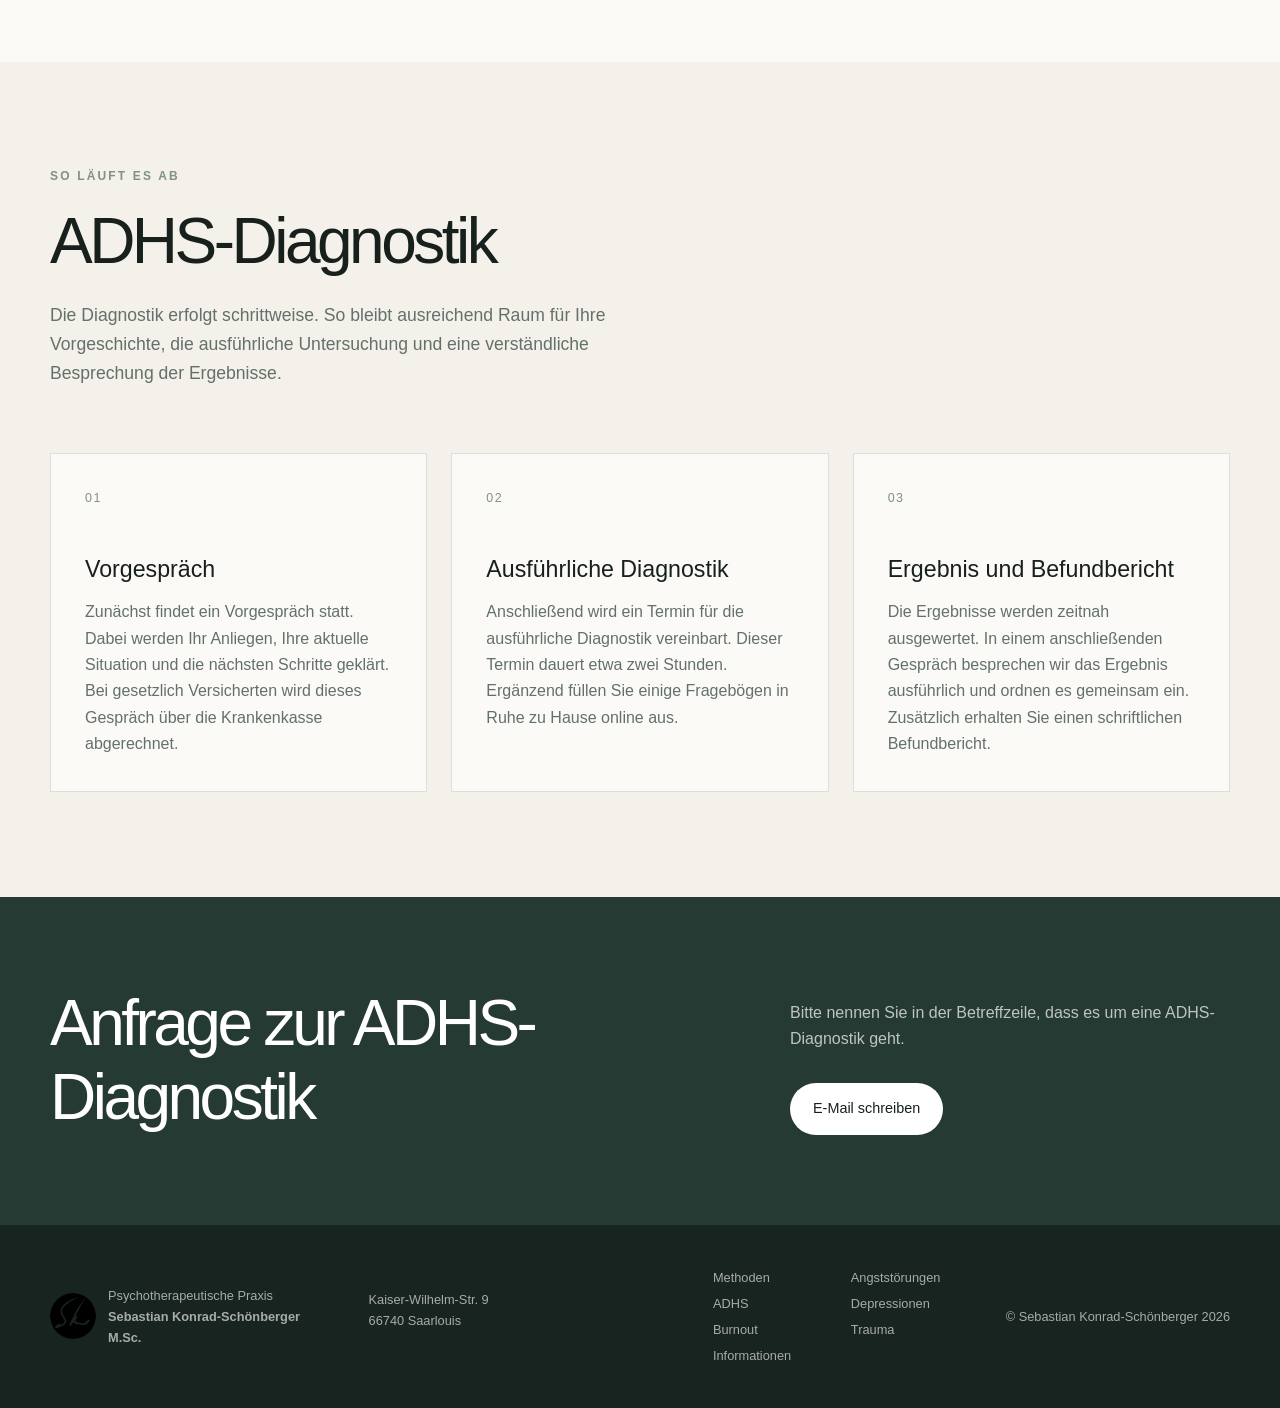
==== commit 48778263: "Refine practice page navigation" ====
--- a/adhs.html
+++ b/adhs.html
@@ -5,7 +5,7 @@
   <meta name="viewport" content="width=device-width, initial-scale=1">
   <meta name="description" content="ADHS-Diagnostik und Psychotherapie für Erwachsene in der Praxis Sebastian Konrad-Schönberger in Saarlouis.">
   <title>ADHS bei Erwachsenen | Praxis Sebastian Konrad-Schönberger</title>
-  <link rel="stylesheet" href="style.css?v=10">
+  <link rel="stylesheet" href="style.css?v=11">
   <script src="script.js?v=6" defer></script>
 </head>
 <body class="subpage">
--- a/style.css
+++ b/style.css
@@ -78,7 +78,7 @@
 .nav-disorders { position: relative; }
 .nav-disorders summary {
   display: flex; align-items: center; gap: 8px; cursor: pointer; list-style: none;
-  font-size: .92rem; white-space: nowrap;
+  color: inherit; font-size: .92rem; white-space: nowrap;
 }
 .nav-disorders summary::-webkit-details-marker { display: none; }
 .nav-disorders summary::after {
